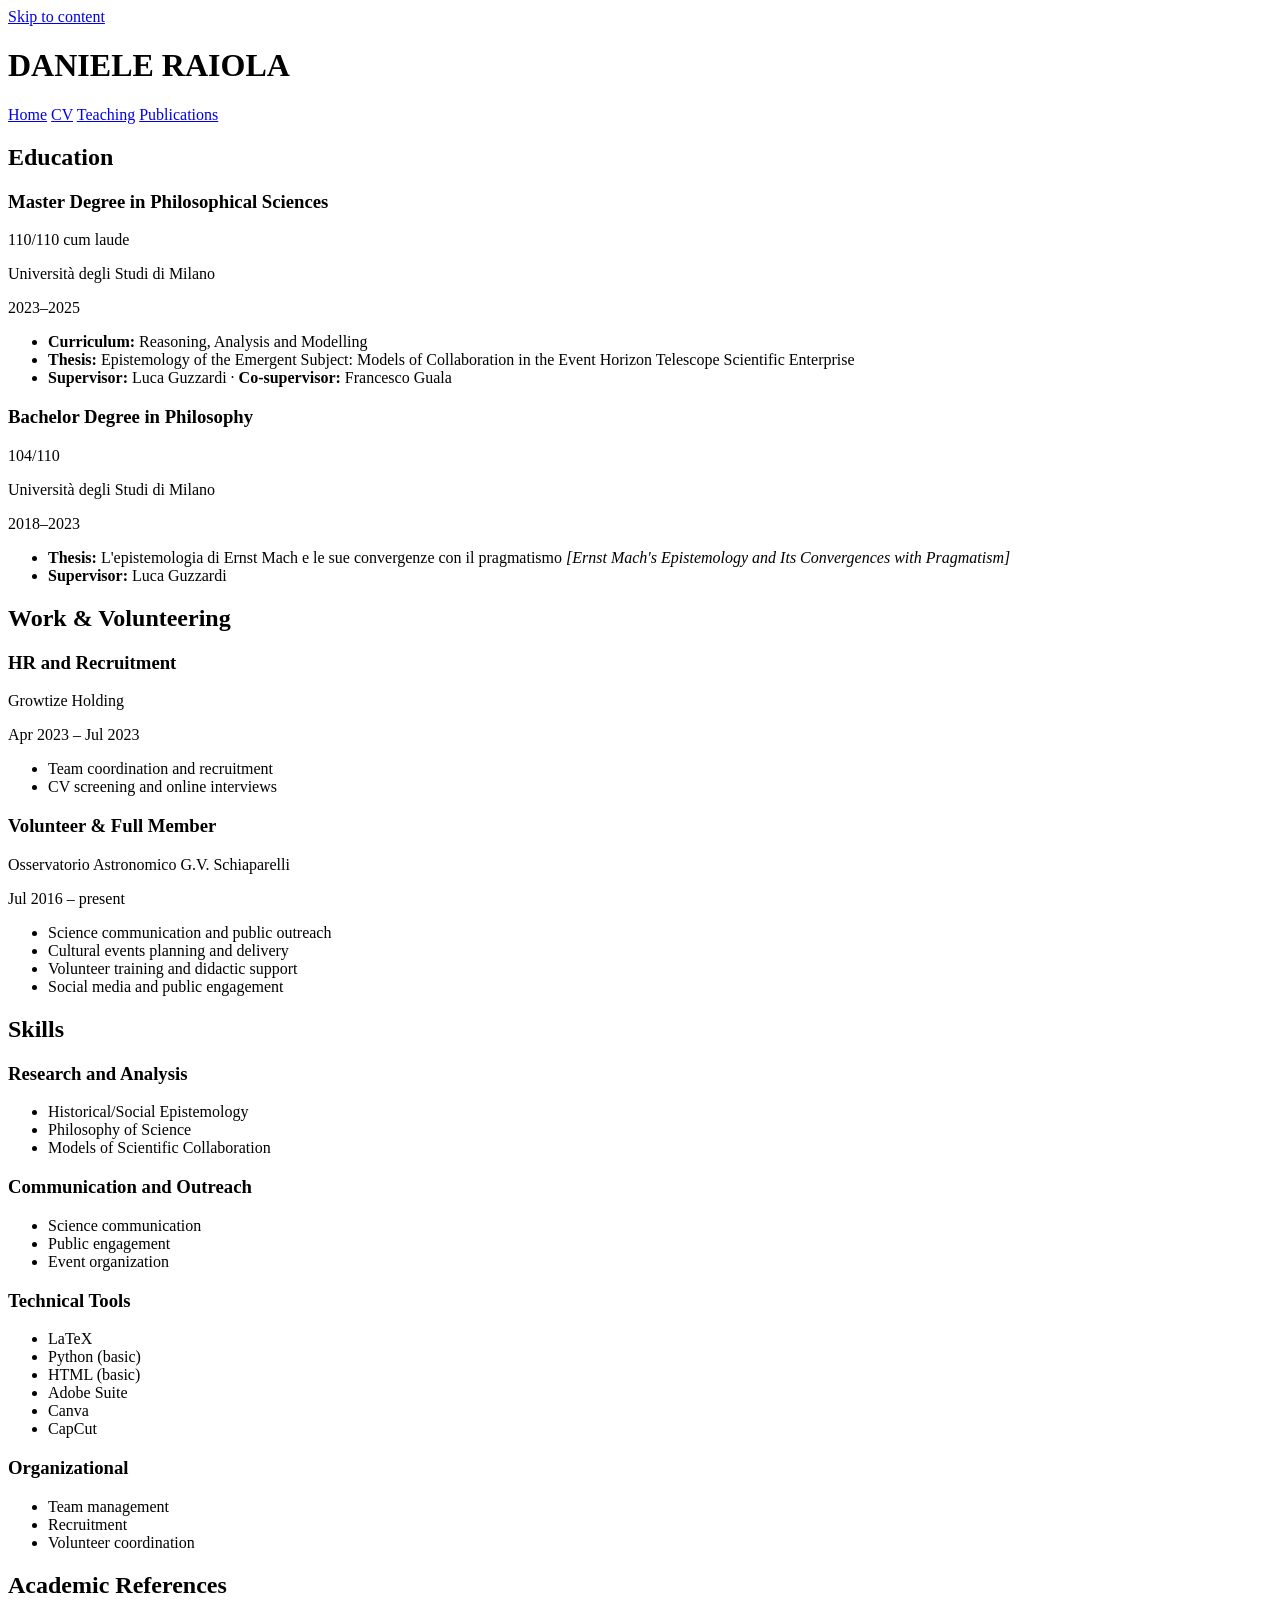
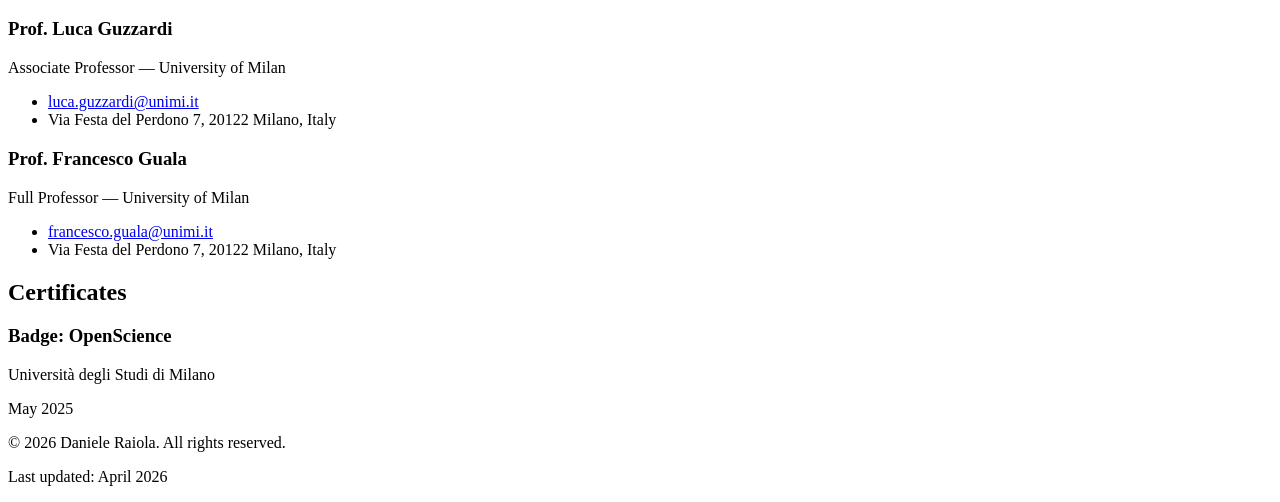
==== cv.html @ 218f5c47 "Update" ====
<!DOCTYPE html>
<html lang="en">
<head>
    <meta charset="UTF-8">
    <meta name="viewport" content="width=device-width, initial-scale=1.0">
    <meta name="description" content="Daniele Raiola - CV">
    <meta name="author" content="Daniele Raiola">
    <title>CV - Daniele Raiola</title>
    <link rel="stylesheet" href="styles/main.css">
</head>
<body>
    <a href="#main-content" class="skip-to-content">Skip to content</a>

    <!-- Navigation Header -->
    <header class="header">
        <div class="container">
            <div class="header-content">
                <div class="title-block">
                    <h1>DANIELE RAIOLA</h1>
                </div>
                <nav class="nav">
                    <a href="index.html" class="nav-link">Home</a>
                    <a href="cv.html" class="nav-link active">CV</a>
                    <a href="teaching.html" class="nav-link">Teaching</a>
                    <a href="publications.html" class="nav-link">Publications</a>
                </nav>
            </div>
        </div>
    </header>

    <main id="main-content">
        <!-- Education Section -->
        <section class="section">
            <div class="container">
                <h2>Education</h2>
                
                <article class="education-item">
                    <div class="education-header">
                        <h3 class="degree-title">Master Degree in Philosophical Sciences</h3>
                        <span class="grade">110/110 cum laude</span>
                    </div>
                    <p class="institution">Università degli Studi di Milano</p>
                    <p class="date">2023–2025</p>
                    <ul class="details-list">
                        <li><strong>Curriculum:</strong> Reasoning, Analysis and Modelling</li>
                        <li><strong>Thesis:</strong> Epistemology of the Emergent Subject: Models of Collaboration in the Event Horizon Telescope Scientific Enterprise</li>
                        <li><strong>Supervisor:</strong> Luca Guzzardi · <strong>Co-supervisor:</strong> Francesco Guala</li>
                    </ul>
                </article>

                <article class="education-item">
                    <div class="education-header">
                        <h3 class="degree-title">Bachelor Degree in Philosophy</h3>
                        <span class="grade">104/110</span>
                    </div>
                    <p class="institution">Università degli Studi di Milano</p>
                    <p class="date">2018–2023</p>
                    <ul class="details-list">
                        <li><strong>Thesis:</strong> L'epistemologia di Ernst Mach e le sue convergenze con il pragmatismo <em>[Ernst Mach's Epistemology and Its Convergences with Pragmatism]</em></li>
                        <li><strong>Supervisor:</strong> Luca Guzzardi</li>
                    </ul>
                </article>
            </div>
        </section>

        <!-- Work & Volunteering Section -->
        <section class="section">
            <div class="container">
                <h2>Work & Volunteering</h2>

                <article class="work-item">
                    <div class="work-header">
                        <h3 class="position-title">HR and Recruitment</h3>
                        <p class="organization">Growtize Holding</p>
                    </div>
                    <p class="date">Apr 2023 – Jul 2023</p>
                    <ul class="details-list">
                        <li>Team coordination and recruitment</li>
                        <li>CV screening and online interviews</li>
                    </ul>
                </article>

                <article class="work-item">
                    <div class="work-header">
                        <h3 class="position-title">Volunteer & Full Member</h3>
                        <p class="organization">Osservatorio Astronomico G.V. Schiaparelli</p>
                    </div>
                    <p class="date">Jul 2016 – present</p>
                    <ul class="details-list">
                        <li>Science communication and public outreach</li>
                        <li>Cultural events planning and delivery</li>
                        <li>Volunteer training and didactic support</li>
                        <li>Social media and public engagement</li>
                    </ul>
                </article>
            </div>
        </section>

        <!-- Skills Section -->
        <section class="section">
            <div class="container">
                <h2>Skills</h2>
                
                <div class="skills-grid">
                    <article class="skill-category">
                        <h3 class="skill-category-title">Research and Analysis</h3>
                        <ul class="skill-list">
                            <li>Historical/Social Epistemology</li>
                            <li>Philosophy of Science</li>
                            <li>Models of Scientific Collaboration</li>
                        </ul>
                    </article>

                    <article class="skill-category">
                        <h3 class="skill-category-title">Communication and Outreach</h3>
                        <ul class="skill-list">
                            <li>Science communication</li>
                            <li>Public engagement</li>
                            <li>Event organization</li>
                        </ul>
                    </article>

                    <article class="skill-category">
                        <h3 class="skill-category-title">Technical Tools</h3>
                        <ul class="skill-list">
                            <li>LaTeX</li>
                            <li>Python (basic)</li>
                            <li>HTML (basic)</li>
                            <li>Adobe Suite</li>
                            <li>Canva</li>
                            <li>CapCut</li>
                        </ul>
                    </article>

                    <article class="skill-category">
                        <h3 class="skill-category-title">Organizational</h3>
                        <ul class="skill-list">
                            <li>Team management</li>
                            <li>Recruitment</li>
                            <li>Volunteer coordination</li>
                        </ul>
                    </article>
                </div>
            </div>
        </section>

        <!-- Academic References Section -->
        <section class="section">
            <div class="container">
                <h2>Academic References</h2>
                
                <div class="references-grid">
                    <article class="reference-item">
                        <h3 class="reference-name">Prof. Luca Guzzardi</h3>
                        <p class="reference-title">Associate Professor — University of Milan</p>
                        <ul class="reference-contact">
                            <li><a href="mailto:luca.guzzardi@unimi.it">luca.guzzardi@unimi.it</a></li>
                            <li>Via Festa del Perdono 7, 20122 Milano, Italy</li>
                        </ul>
                    </article>

                    <article class="reference-item">
                        <h3 class="reference-name">Prof. Francesco Guala</h3>
                        <p class="reference-title">Full Professor — University of Milan</p>
                        <ul class="reference-contact">
                            <li><a href="mailto:francesco.guala@unimi.it">francesco.guala@unimi.it</a></li>
                            <li>Via Festa del Perdono 7, 20122 Milano, Italy</li>
                        </ul>
                    </article>
                </div>
            </div>
        </section>

        <!-- Certificates Section -->
        <section class="section">
            <div class="container">
                <h2>Certificates</h2>
                
                <article class="certificate-item">
                    <h3 class="cert-title">Badge: OpenScience</h3>
                    <p class="cert-issuer">Università degli Studi di Milano</p>
                    <p class="date">May 2025</p>
                </article>
            </div>
        </section>
    </main>

    <!-- Footer -->
    <footer class="footer">
        <div class="container">
            <div class="footer-meta">
                <p class="copyright">© 2026 Daniele Raiola. All rights reserved.</p>
                <p class="last-updated">Last updated: April 2026</p>
            </div>
        </div>
    </footer>

    <!-- Smooth scroll behavior script -->
    <script>
        document.querySelectorAll('a[href^="#"]').forEach(anchor => {
            anchor.addEventListener('click', function (e) {
                e.preventDefault();
                const target = document.querySelector(this.getAttribute('href'));
                if (target) {
                    target.scrollIntoView({
                        behavior: 'smooth',
                        block: 'start'
                    });
                }
            });
        });
    </script>
</body>
</html>
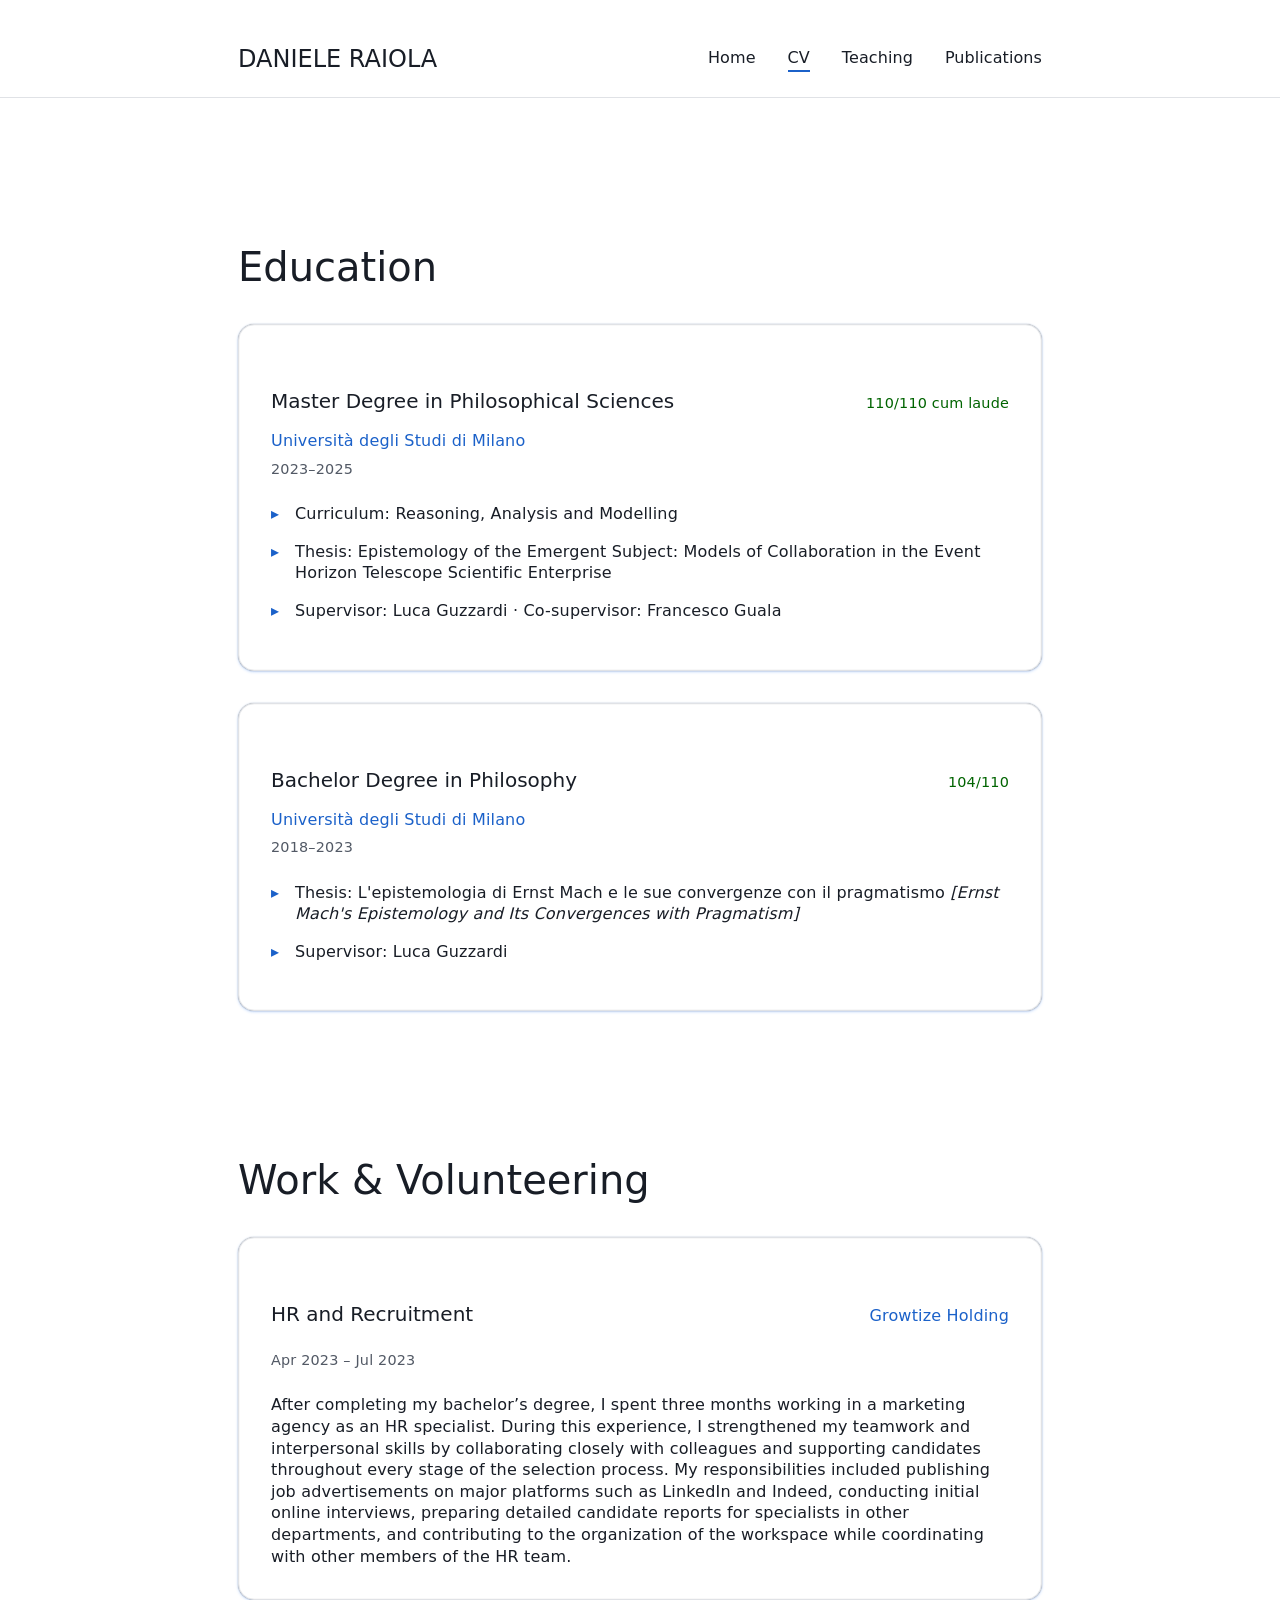
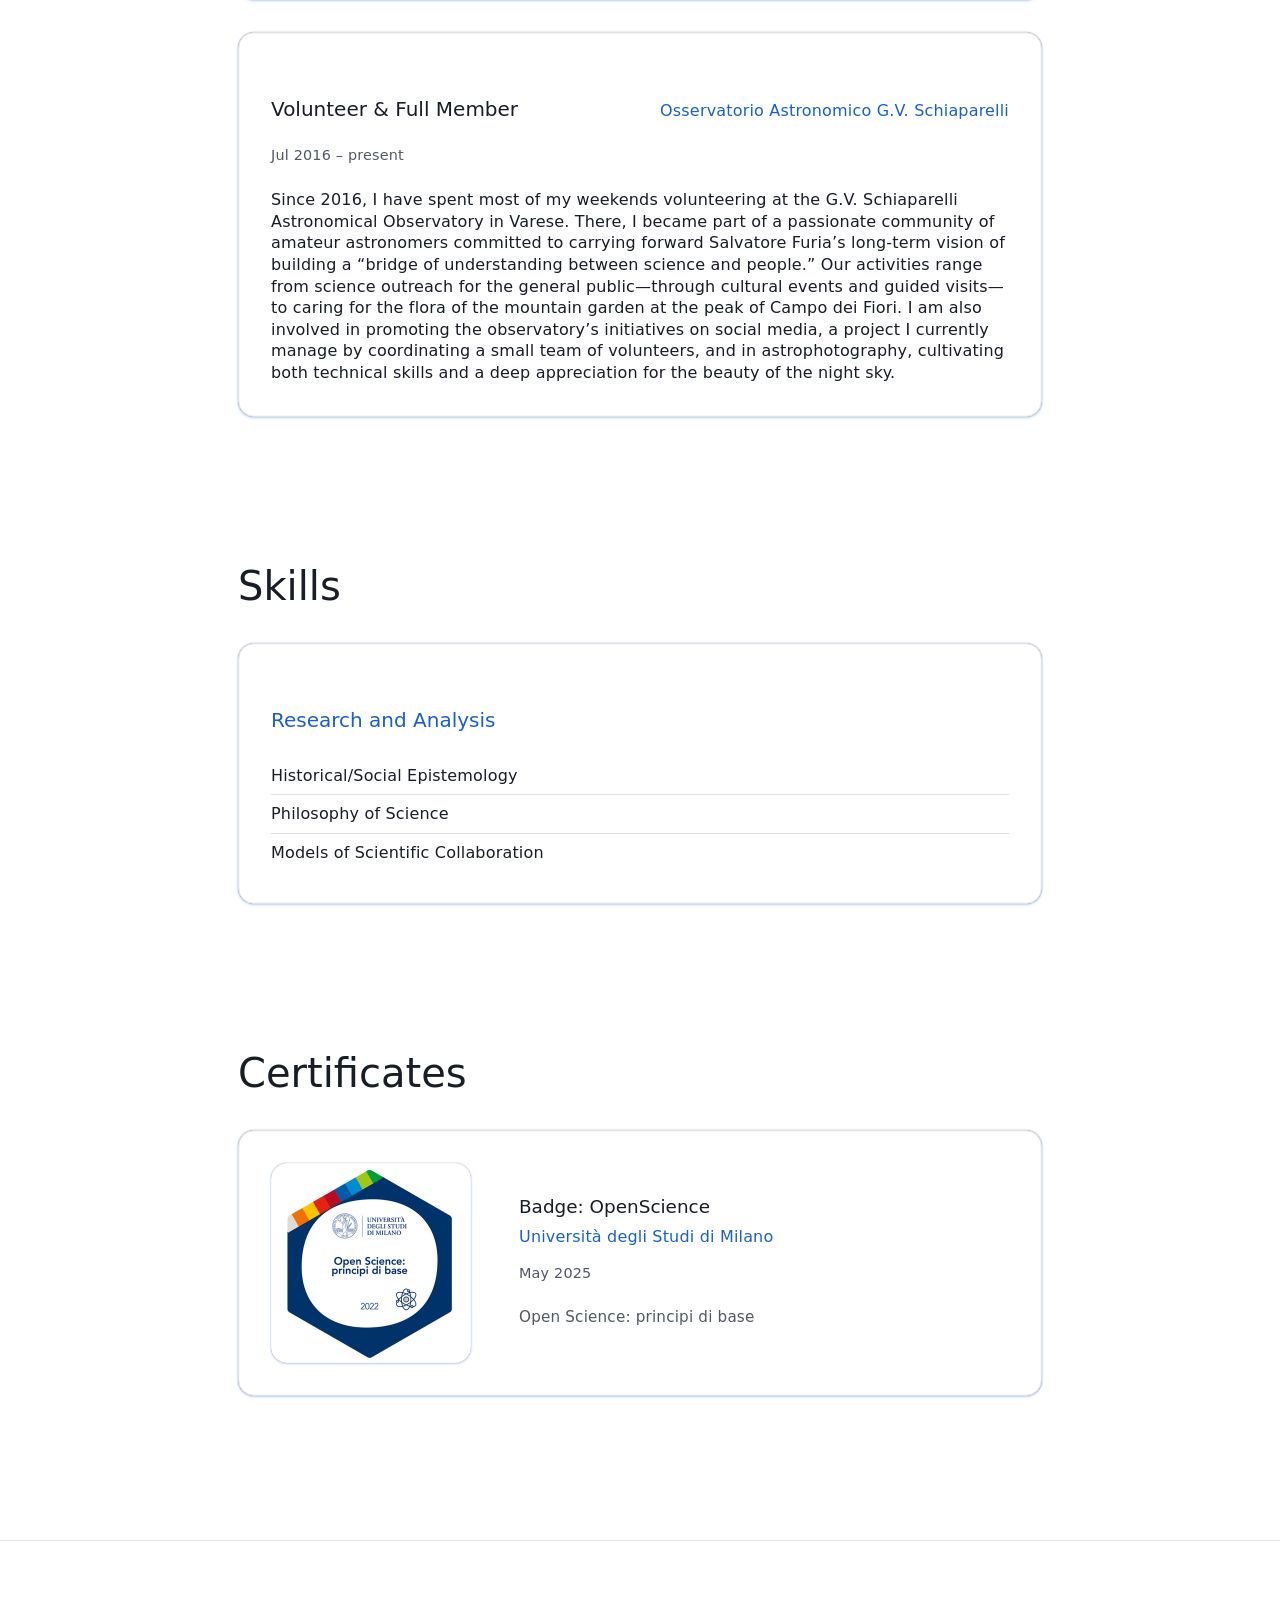
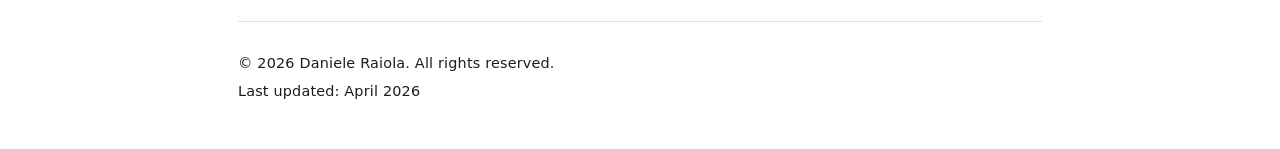
==== commit 520a9120: "Updating images" ====
--- a/cv.html
+++ b/cv.html
@@ -75,8 +75,7 @@
                     </div>
                     <p class="date">Apr 2023 – Jul 2023</p>
                     <ul class="details-list">
-                        <li>Team coordination and recruitment</li>
-                        <li>CV screening and online interviews</li>
+                        After completing my bachelor’s degree, I spent three months working in a marketing agency as an HR specialist. During this experience, I strengthened my teamwork and interpersonal skills by collaborating closely with colleagues and supporting candidates throughout every stage of the selection process. My responsibilities included publishing job advertisements on major platforms such as LinkedIn and Indeed, conducting initial online interviews, preparing detailed candidate reports for specialists in other departments, and contributing to the organization of the workspace while coordinating with other members of the HR team.
                     </ul>
                 </article>
 
@@ -87,10 +86,7 @@
                     </div>
                     <p class="date">Jul 2016 – present</p>
                     <ul class="details-list">
-                        <li>Science communication and public outreach</li>
-                        <li>Cultural events planning and delivery</li>
-                        <li>Volunteer training and didactic support</li>
-                        <li>Social media and public engagement</li>
+                        Since 2016, I have spent most of my weekends volunteering at the G.V. Schiaparelli Astronomical Observatory in Varese. There, I became part of a passionate community of amateur astronomers committed to carrying forward Salvatore Furia’s long-term vision of building a “bridge of understanding between science and people.” Our activities range from science outreach for the general public—through cultural events and guided visits—to caring for the flora of the mountain garden at the peak of Campo dei Fiori. I am also involved in promoting the observatory’s initiatives on social media, a project I currently manage by coordinating a small team of volunteers, and in astrophotography, cultivating both technical skills and a deep appreciation for the beauty of the night sky.
                     </ul>
                 </article>
             </div>
@@ -111,62 +107,6 @@
                         </ul>
                     </article>
 
-                    <article class="skill-category">
-                        <h3 class="skill-category-title">Communication and Outreach</h3>
-                        <ul class="skill-list">
-                            <li>Science communication</li>
-                            <li>Public engagement</li>
-                            <li>Event organization</li>
-                        </ul>
-                    </article>
-
-                    <article class="skill-category">
-                        <h3 class="skill-category-title">Technical Tools</h3>
-                        <ul class="skill-list">
-                            <li>LaTeX</li>
-                            <li>Python (basic)</li>
-                            <li>HTML (basic)</li>
-                            <li>Adobe Suite</li>
-                            <li>Canva</li>
-                            <li>CapCut</li>
-                        </ul>
-                    </article>
-
-                    <article class="skill-category">
-                        <h3 class="skill-category-title">Organizational</h3>
-                        <ul class="skill-list">
-                            <li>Team management</li>
-                            <li>Recruitment</li>
-                            <li>Volunteer coordination</li>
-                        </ul>
-                    </article>
-                </div>
-            </div>
-        </section>
-
-        <!-- Academic References Section -->
-        <section class="section">
-            <div class="container">
-                <h2>Academic References</h2>
-                
-                <div class="references-grid">
-                    <article class="reference-item">
-                        <h3 class="reference-name">Prof. Luca Guzzardi</h3>
-                        <p class="reference-title">Associate Professor — University of Milan</p>
-                        <ul class="reference-contact">
-                            <li><a href="mailto:luca.guzzardi@unimi.it">luca.guzzardi@unimi.it</a></li>
-                            <li>Via Festa del Perdono 7, 20122 Milano, Italy</li>
-                        </ul>
-                    </article>
-
-                    <article class="reference-item">
-                        <h3 class="reference-name">Prof. Francesco Guala</h3>
-                        <p class="reference-title">Full Professor — University of Milan</p>
-                        <ul class="reference-contact">
-                            <li><a href="mailto:francesco.guala@unimi.it">francesco.guala@unimi.it</a></li>
-                            <li>Via Festa del Perdono 7, 20122 Milano, Italy</li>
-                        </ul>
-                    </article>
                 </div>
             </div>
         </section>
@@ -177,9 +117,17 @@
                 <h2>Certificates</h2>
                 
                 <article class="certificate-item">
-                    <h3 class="cert-title">Badge: OpenScience</h3>
-                    <p class="cert-issuer">Università degli Studi di Milano</p>
-                    <p class="date">May 2025</p>
+                    <div class="certificate-content">
+                        <div class="certificate-badge">
+                            <img src="assets/open-science-badge.png" alt="Open Science: principi di base badge from Università degli Studi di Milano" class="badge-image">
+                        </div>
+                        <div class="certificate-details">
+                            <h3 class="cert-title">Badge: OpenScience</h3>
+                            <p class="cert-issuer">Università degli Studi di Milano</p>
+                            <p class="date">May 2025</p>
+                            <p class="cert-description">Open Science: principi di base</p>
+                        </div>
+                    </div>
                 </article>
             </div>
         </section>
--- a/styles/main.css
+++ b/styles/main.css
@@ -0,0 +1,1180 @@
+/* ============================================================================
+   ACADEMIC PORTFOLIO - DANIELE RAIOLA
+   Modern minimalist design with smooth animations and refined aesthetics
+   ============================================================================ */
+
+/* CSS Variables - Airtable Inspired Design System */
+:root {
+    /* Primary Colors */
+    --color-bg: #ffffff;
+    --color-bg-alt: #ffffff;
+    --color-text: #181d26;
+    --color-text-weak: rgba(4, 14, 32, 0.69);
+    --color-secondary-text: #333333;
+    
+    /* Accent Colors */
+    --color-accent: #1b61c9;
+    --color-accent-hover: #0d4a9d;
+    --color-accent-light: #dbeafe;
+    --color-mid-blue: #254fad;
+    --color-success: #006400;
+    
+    /* Semantic Colors */
+    --color-border: #e0e2e6;
+    --color-surface-light: #f8fafc;
+    --color-spotlight: rgba(249, 252, 255, 0.97);
+    
+    /* Typography */
+    --font-primary: Haas, -apple-system, system-ui, "Segoe UI", Roboto, sans-serif;
+    --font-display: "Haas Groot Disp", Haas, -apple-system, system-ui, "Segoe UI", Roboto, sans-serif;
+    
+    /* Spacing (8px base) */
+    --spacing-xs: 0.5rem;
+    --spacing-sm: 1rem;
+    --spacing-md: 1.5rem;
+    --spacing-lg: 2rem;
+    --spacing-xl: 3rem;
+    
+    /* Transitions */
+    --transition-fast: all 0.2s cubic-bezier(0.4, 0, 0.2, 1);
+    --transition: all 0.3s cubic-bezier(0.4, 0, 0.2, 1);
+    --transition-slow: all 0.5s cubic-bezier(0.4, 0, 0.2, 1);
+    
+    /* Shadows - Blue-tinted System */
+    --shadow-sm: rgba(0, 0, 0, 0.32) 0px 0px 1px, rgba(0, 0, 0, 0.08) 0px 0px 2px, rgba(45, 127, 249, 0.28) 0px 1px 3px, rgba(0, 0, 0, 0.06) 0px 0px 0px 0.5px inset;
+    --shadow-md: rgba(0, 0, 0, 0.32) 0px 0px 1px, rgba(0, 0, 0, 0.08) 0px 0px 2px, rgba(45, 127, 249, 0.28) 0px 1px 3px, rgba(0, 0, 0, 0.06) 0px 0px 0px 0.5px inset;
+    --shadow-lg: rgba(15, 48, 106, 0.05) 0px 0px 20px;
+    --shadow-xl: rgba(15, 48, 106, 0.08) 0px 0px 30px;
+    
+    /* Border Radius */
+    --radius-sm: 2px;
+    --radius-md: 12px;
+    --radius-lg: 16px;
+    --radius-xl: 24px;
+    --radius-2xl: 32px;
+}
+
+/* ============================================================================
+   RESET & BASE STYLES
+   ============================================================================ */
+
+* {
+    margin: 0;
+    padding: 0;
+    box-sizing: border-box;
+}
+
+html {
+    scroll-behavior: smooth;
+}
+
+body {
+    font-family: var(--font-primary);
+    background-color: var(--color-bg);
+    color: var(--color-text);
+    line-height: 1.35;
+    letter-spacing: 0.18px;
+}
+
+/* ============================================================================
+   TYPOGRAPHY
+   ============================================================================ */
+
+h1, h2, h3, h4, h5, h6 {
+    font-family: var(--font-primary);
+    font-weight: 400;
+    line-height: 1.25;
+    margin-bottom: var(--spacing-md);
+    letter-spacing: normal;
+    color: var(--color-text);
+}
+
+h1 {
+    font-size: 2.5rem;
+    margin-bottom: var(--spacing-xs);
+    color: var(--color-text);
+    font-weight: 400;
+    line-height: 1.15;
+}
+
+h2 {
+    font-size: 2.5rem;
+    margin-top: var(--spacing-xl);
+    margin-bottom: var(--spacing-lg);
+    padding-bottom: 0;
+    position: relative;
+    color: var(--color-text);
+    font-weight: 400;
+    line-height: 1.25;
+}
+
+h2::after {
+    content: '';
+    position: absolute;
+    bottom: 0;
+    left: 0;
+    width: 0;
+    height: 0;
+    background: none;
+    border-radius: 0;
+}
+
+h3 {
+    font-size: 1.5rem;
+    margin-top: var(--spacing-lg);
+    margin-bottom: var(--spacing-md);
+    color: var(--color-text);
+    font-weight: 400;
+}
+
+h4 {
+    font-size: 1.25rem;
+    font-weight: 400;
+    margin-bottom: var(--spacing-sm);
+    color: var(--color-text);
+}
+
+p {
+    margin-bottom: var(--spacing-md);
+    text-align: left;
+    color: var(--color-text);
+    line-height: 1.35;
+    letter-spacing: 0.18px;
+}
+
+.tagline {
+    font-size: 1rem;
+    color: var(--color-text-weak);
+    font-weight: normal;
+    margin-bottom: 0;
+    letter-spacing: 0.08px;
+}
+
+.section-intro {
+    font-size: 1.125rem;
+    line-height: 1.35;
+    margin-bottom: var(--spacing-lg);
+    color: var(--color-text);
+    transition: var(--transition);
+    letter-spacing: 0.18px;
+}
+
+/* ============================================================================
+   LINKS & INTERACTIVE
+   ============================================================================ */
+
+a {
+    color: var(--color-accent);
+    text-decoration: underline;
+    transition: var(--transition-fast);
+    position: relative;
+}
+
+a:hover {
+    color: var(--color-accent-hover);
+    text-decoration: underline;
+}
+
+a.nav-link {
+    text-decoration: none;
+    color: var(--color-text);
+    border-bottom: 2px solid transparent;
+    transition: var(--transition-fast);
+    position: relative;
+    padding-bottom: 2px;
+    letter-spacing: 0.08px;
+}
+
+a.nav-link::after {
+    content: '';
+    position: absolute;
+    bottom: -2px;
+    left: 0;
+    width: 0;
+    height: 2px;
+    background: var(--color-accent);
+    transition: width var(--transition);
+    border-radius: 0;
+}
+
+a.nav-link:hover::after,
+a.nav-link.active::after {
+    width: 100%;
+}
+
+a.nav-link:hover,
+a.nav-link.active {
+    color: var(--color-text);
+}
+
+/* ============================================================================
+   LAYOUT & CONTAINER
+   ============================================================================ */
+
+.container {
+    width: 100%;
+    max-width: 900px;
+    margin: 0 auto;
+    padding: 0 var(--spacing-xl);
+}
+
+main {
+    padding: var(--spacing-xl) 0;
+    min-height: calc(100vh - 200px);
+}
+
+.section {
+    padding: var(--spacing-xl) 0;
+    border-bottom: none;
+}
+
+.section:last-child {
+    padding-bottom: var(--spacing-xl);
+}
+
+.section:last-child {
+    padding-bottom: var(--spacing-xl);
+}
+
+/* ============================================================================
+   ACCESSIBILITY
+   ============================================================================ */
+
+.skip-to-content {
+    position: absolute;
+    top: -40px;
+    left: 0;
+    background: var(--color-accent);
+    color: white;
+    padding: var(--spacing-sm) var(--spacing-md);
+    text-decoration: none;
+    z-index: 100;
+    border-radius: var(--radius-md);
+    transition: var(--transition);
+}
+
+.skip-to-content:focus {
+    top: var(--spacing-sm);
+    box-shadow: var(--shadow-lg);
+}
+
+/* ============================================================================
+   HEADER & NAVIGATION
+   ============================================================================ */
+
+.header {
+    background-color: var(--color-bg);
+    position: sticky;
+    top: 0;
+    z-index: 100;
+    box-shadow: none;
+    border-bottom: 1px solid var(--color-border);
+    transition: var(--transition);
+}
+
+.header-content {
+    display: flex;
+    justify-content: space-between;
+    align-items: center;
+    padding: var(--spacing-md) 0;
+    gap: var(--spacing-lg);
+}
+
+.title-block h1 {
+    font-size: 1.5rem;
+    margin-bottom: 0;
+    font-weight: 400;
+    letter-spacing: normal;
+}
+
+.nav {
+    display: flex;
+    gap: var(--spacing-lg);
+    flex-wrap: wrap;
+    justify-content: flex-end;
+    align-items: center;
+}
+
+.nav-link {
+    font-size: 1rem;
+    font-weight: 400;
+    color: var(--color-text);
+    border-bottom: 2px solid transparent;
+    transition: var(--transition);
+}
+
+/* ============================================================================
+   EDUCATION & WORK ITEMS
+   ============================================================================ */
+
+.education-item,
+.work-item {
+    margin-bottom: var(--spacing-lg);
+    padding: var(--spacing-lg);
+    border: 1px solid var(--color-border);
+    background-color: var(--color-bg-alt);
+    border-radius: var(--radius-lg);
+    box-shadow: var(--shadow-sm);
+    transition: var(--transition);
+}
+
+.education-item:hover,
+.work-item:hover {
+    box-shadow: var(--shadow-lg);
+    border-color: var(--color-accent-light);
+    transform: none;
+}
+
+.education-item:last-child,
+.work-item:last-child {
+    border-bottom: 1px solid var(--color-border);
+    margin-bottom: 0;
+}
+
+.education-header,
+.work-header {
+    display: flex;
+    justify-content: space-between;
+    align-items: baseline;
+    gap: var(--spacing-md);
+    margin-bottom: var(--spacing-sm);
+    flex-wrap: wrap;
+}
+
+.degree-title,
+.position-title {
+    margin-bottom: 0;
+    font-size: 1.25rem;
+    font-family: var(--font-primary);
+    color: var(--color-text);
+    font-weight: 400;
+}
+
+.grade {
+    font-size: 0.9rem;
+    color: var(--color-success);
+    font-weight: 500;
+    white-space: nowrap;
+}
+
+.institution,
+.organization {
+    font-size: 1rem;
+    color: var(--color-accent);
+    margin-bottom: var(--spacing-xs);
+    font-weight: 400;
+}
+
+.date {
+    font-size: 0.9rem;
+    color: var(--color-text-weak);
+    margin-bottom: var(--spacing-md);
+}
+
+.details-list {
+    list-style: none;
+    padding-left: 0;
+}
+
+.details-list li {
+    margin-bottom: var(--spacing-sm);
+    color: var(--color-text);
+    padding-left: var(--spacing-md);
+    position: relative;
+    transition: var(--transition-fast);
+}
+
+.details-list li:hover {
+    padding-left: var(--spacing-md);
+}
+
+.details-list li::before {
+    content: "▸";
+    position: absolute;
+    left: 0;
+    color: var(--color-accent);
+    font-weight: normal;
+}
+
+.details-list strong {
+    color: var(--color-text);
+    font-weight: 500;
+}
+
+/* ============================================================================
+   SKILLS SECTION
+   ============================================================================ */
+
+.skills-grid {
+    display: grid;
+    grid-template-columns: repeat(auto-fit, minmax(250px, 1fr));
+    gap: var(--spacing-lg);
+    margin-top: var(--spacing-lg);
+}
+
+.skill-category {
+    padding: var(--spacing-lg);
+    border: 1px solid var(--color-border);
+    background: var(--color-bg-alt);
+    border-radius: var(--radius-lg);
+    box-shadow: var(--shadow-sm);
+    transition: var(--transition);
+}
+
+.skill-category:hover {
+    box-shadow: var(--shadow-lg);
+    border-color: var(--color-accent-light);
+    transform: none;
+}
+
+.skill-category-title {
+    font-family: var(--font-primary);
+    font-size: 1.25rem;
+    margin-bottom: var(--spacing-md);
+    color: var(--color-accent);
+    font-weight: 400;
+}
+
+.skill-list {
+    list-style: none;
+}
+
+.skill-list li {
+    padding: var(--spacing-xs) 0;
+    color: var(--color-text);
+    border-bottom: 1px solid var(--color-border);
+    font-size: 1rem;
+    transition: var(--transition-fast);
+}
+
+.skill-list li:last-child {
+    border-bottom: none;
+}
+
+.skill-list li:hover {
+    color: var(--color-accent);
+    padding-left: 0;
+}
+
+/* ============================================================================
+   SPEAKING & CONFERENCES
+   ============================================================================ */
+
+.speaking-subsection {
+    margin-bottom: var(--spacing-xl);
+}
+
+.speaking-subsection:last-child {
+    margin-bottom: 0;
+}
+
+.subsection-title {
+    font-family: var(--font-primary);
+    font-size: 1.5rem;
+    color: var(--color-text);
+    margin-top: var(--spacing-lg);
+    margin-bottom: var(--spacing-md);
+    font-weight: 400;
+    border-left: 1px solid var(--color-border);
+    padding-left: var(--spacing-md);
+    transition: var(--transition);
+}
+
+.subsection-title:hover {
+    border-left-color: var(--color-accent);
+    padding-left: var(--spacing-md);
+}
+
+.speaking-item {
+    margin-bottom: var(--spacing-lg);
+    padding: var(--spacing-lg);
+    border: 1px solid var(--color-border);
+    background-color: var(--color-bg-alt);
+    border-radius: var(--radius-lg);
+    box-shadow: var(--shadow-sm);
+    transition: var(--transition);
+}
+
+.speaking-item:hover {
+    box-shadow: var(--shadow-lg);
+    border-color: var(--color-accent-light);
+    transform: none;
+}
+
+.speaking-item:last-child {
+    border-bottom: 1px solid var(--color-border);
+    margin-bottom: 0;
+}
+
+.speaking-title {
+    font-family: var(--font-primary);
+    font-size: 1.15rem;
+    color: var(--color-text);
+    margin-bottom: var(--spacing-xs);
+    font-weight: 400;
+}
+
+.speaking-subtitle {
+    font-size: 1rem;
+    color: var(--color-accent);
+    font-weight: 400;
+    margin-bottom: var(--spacing-sm);
+}
+
+.location {
+    font-size: 1rem;
+    color: var(--color-text-weak);
+    margin-top: var(--spacing-xs);
+}
+
+/* ============================================================================
+   REFERENCES & CERTIFICATES
+   ============================================================================ */
+
+.references-grid {
+    display: grid;
+    grid-template-columns: repeat(auto-fit, minmax(280px, 1fr));
+    gap: var(--spacing-lg);
+    margin-top: var(--spacing-lg);
+}
+
+.reference-item,
+.certificate-item {
+    padding: var(--spacing-lg);
+    border: 1px solid var(--color-border);
+    background: var(--color-bg-alt);
+    border-radius: var(--radius-lg);
+    box-shadow: var(--shadow-sm);
+    transition: var(--transition);
+}
+
+.reference-item:hover,
+.certificate-item:hover {
+    box-shadow: var(--shadow-lg);
+    border-color: var(--color-accent-light);
+    transform: none;
+}
+
+.reference-name {
+    font-family: var(--font-primary);
+    font-size: 1.15rem;
+    margin-bottom: var(--spacing-xs);
+    font-weight: 400;
+    color: var(--color-text);
+}
+
+.reference-title {
+    font-size: 1rem;
+    color: var(--color-accent);
+    margin-bottom: var(--spacing-sm);
+    font-weight: 400;
+}
+
+.reference-contact {
+    list-style: none;
+}
+
+.reference-contact li {
+    font-size: 0.9rem;
+    color: var(--color-text-weak);
+    margin-bottom: var(--spacing-xs);
+}
+
+.reference-contact li:last-child {
+    margin-bottom: 0;
+}
+
+.cert-title {
+    font-family: var(--font-primary);
+    font-size: 1.15rem;
+    margin-bottom: var(--spacing-xs);
+    font-weight: 400;
+    color: var(--color-text);
+}
+
+.cert-issuer {
+    font-size: 1rem;
+    color: var(--color-accent);
+    margin-bottom: var(--spacing-sm);
+    font-weight: 400;
+}
+
+/* ============================================================================
+   FOOTER / CONTACT
+   ============================================================================ */
+
+.footer {
+    background: var(--color-bg);
+    border-top: 1px solid var(--color-border);
+    padding: var(--spacing-xl) 0;
+    margin-top: var(--spacing-xl);
+    box-shadow: none;
+}
+
+.contact-info {
+    display: flex;
+    flex-direction: column;
+    gap: var(--spacing-lg);
+    margin-bottom: var(--spacing-xl);
+    font-size: 1rem;
+}
+
+.contact-item {
+    display: flex;
+    flex-direction: column;
+    gap: var(--spacing-xs);
+    padding: var(--spacing-lg);
+    background-color: var(--color-bg-alt);
+    border: 1px solid var(--color-border);
+    border-radius: var(--radius-lg);
+    box-shadow: var(--shadow-sm);
+    transition: var(--transition);
+}
+
+.contact-item:hover {
+    box-shadow: var(--shadow-lg);
+    border-color: var(--color-accent-light);
+}
+
+.contact-item strong {
+    font-weight: 500;
+    color: var(--color-accent);
+}
+
+.contact-item a {
+    color: var(--color-accent);
+    text-decoration: underline;
+    transition: var(--transition-fast);
+}
+
+.contact-item a:hover {
+    color: var(--color-accent-hover);
+}
+
+.footer-meta {
+    padding-top: var(--spacing-lg);
+    border-top: 1px solid var(--color-border);
+    font-size: 0.9rem;
+    color: var(--color-text-weak);
+    text-align: center;
+    margin-top: var(--spacing-lg);
+}
+
+.copyright {
+    margin-bottom: var(--spacing-xs);
+    transition: var(--transition-fast);
+}
+
+.last-updated {
+    margin-bottom: 0;
+    transition: var(--transition-fast);
+}
+
+.copyright:hover,
+.last-updated:hover {
+    color: var(--color-text);
+}
+
+.external-links {
+    margin-top: var(--spacing-lg);
+    padding-top: var(--spacing-lg);
+    border-top: 1px solid var(--color-border);
+    display: flex;
+    gap: var(--spacing-md);
+    justify-content: center;
+    flex-wrap: wrap;
+    font-size: 1rem;
+}
+
+.external-links a {
+    color: var(--color-accent);
+    text-decoration: underline;
+    transition: var(--transition-fast);
+    position: relative;
+}
+
+.external-links a:hover {
+    color: var(--color-accent-hover);
+}
+
+/* ============================================================================
+   DOWNLOAD SECTION
+   ============================================================================ */
+
+.download-section {
+    margin: var(--spacing-lg) 0;
+    text-align: center;
+}
+
+.download-btn {
+    display: inline-block;
+    padding: var(--spacing-sm) var(--spacing-lg);
+    background: var(--color-accent);
+    color: white;
+    border: 1px solid var(--color-accent);
+    border-radius: var(--radius-md);
+    font-weight: 400;
+    font-size: 1rem;
+    transition: var(--transition);
+    text-decoration: none;
+    cursor: pointer;
+    box-shadow: var(--shadow-sm);
+    letter-spacing: 0.08px;
+}
+
+.download-btn:hover {
+    background: var(--color-accent-hover);
+    border-color: var(--color-accent-hover);
+    box-shadow: var(--shadow-lg);
+}
+
+/* ============================================================================
+   ABOUT ME SECTION WITH IMAGE
+   ============================================================================ */
+
+.about-me-content {
+    display: flex;
+    gap: var(--spacing-xl);
+    align-items: flex-start;
+    margin-bottom: var(--spacing-lg);
+}
+
+.about-me-image {
+    flex: 0 0 280px;
+    display: flex;
+    justify-content: center;
+    align-items: flex-start;
+}
+
+.profile-photo {
+    width: 100%;
+    max-width: 280px;
+    height: auto;
+    border-radius: var(--radius-lg);
+    box-shadow: var(--shadow-md);
+    transition: var(--transition);
+    object-fit: cover;
+    aspect-ratio: 1 / 1;
+}
+
+.profile-photo:hover {
+    box-shadow: var(--shadow-lg);
+    transform: translateY(-2px);
+}
+
+.about-me-text {
+    flex: 1;
+    min-width: 0;
+}
+
+/* ============================================================================
+   CERTIFICATE WITH BADGE IMAGE
+   ============================================================================ */
+
+.certificate-content {
+    display: flex;
+    gap: var(--spacing-xl);
+    align-items: flex-start;
+}
+
+.certificate-badge {
+    flex: 0 0 200px;
+    display: flex;
+    justify-content: center;
+    align-items: center;
+}
+
+.badge-image {
+    width: 100%;
+    max-width: 200px;
+    height: auto;
+    border-radius: var(--radius-lg);
+    box-shadow: var(--shadow-md);
+    transition: var(--transition);
+    object-fit: contain;
+}
+
+.badge-image:hover {
+    box-shadow: var(--shadow-lg);
+    transform: scale(1.05);
+}
+
+.certificate-details {
+    flex: 1;
+    min-width: 0;
+}
+
+.cert-description {
+    font-size: 0.95rem;
+    color: var(--color-text-weak);
+    margin-top: var(--spacing-sm);
+    margin-bottom: 0;
+}
+
+/* ============================================================================
+   RESPONSIVE DESIGN
+   ============================================================================ */
+
+@media (max-width: 768px) {
+    h1 {
+        font-size: 2rem;
+    }
+
+    h2 {
+        font-size: 2rem;
+    }
+
+    .container {
+        padding: 0 var(--spacing-md);
+    }
+
+    .header-content {
+        flex-direction: column;
+        align-items: flex-start;
+        padding: var(--spacing-md) 0;
+        gap: var(--spacing-md);
+    }
+
+    .nav {
+        width: 100%;
+        justify-content: flex-start;
+        gap: var(--spacing-md);
+    }
+
+    .nav-link {
+        font-size: 1rem;
+    }
+
+    .education-header,
+    .work-header {
+        flex-direction: column;
+        align-items: flex-start;
+    }
+
+    .grade {
+        margin-top: var(--spacing-sm);
+    }
+
+    .skills-grid {
+        grid-template-columns: 1fr;
+    }
+
+    .references-grid {
+        grid-template-columns: 1fr;
+    }
+
+    .about-me-content {
+        flex-direction: column;
+        align-items: center;
+        gap: var(--spacing-lg);
+    }
+
+    .about-me-image {
+        flex: 0 0 auto;
+        width: 100%;
+    }
+
+    .profile-photo {
+        max-width: 250px;
+    }
+
+    .about-me-text {
+        width: 100%;
+    }
+
+    .certificate-content {
+        flex-direction: column;
+        align-items: center;
+        gap: var(--spacing-lg);
+    }
+
+    .certificate-badge {
+        flex: 0 0 auto;
+        width: 100%;
+    }
+
+    .badge-image {
+        max-width: 180px;
+    }
+
+    .certificate-details {
+        width: 100%;
+        text-align: center;
+    }
+
+    main {
+        padding: var(--spacing-lg) 0;
+    }
+
+    .section {
+        padding: var(--spacing-lg) 0;
+    }
+
+    .header-content {
+        gap: var(--spacing-md);
+    }
+}
+
+@media (max-width: 480px) {
+    h1 {
+        font-size: 1.5rem;
+    }
+
+    h2 {
+        font-size: 1.5rem;
+    }
+
+    .container {
+        padding: 0 var(--spacing-sm);
+    }
+
+    .tagline {
+        font-size: 0.95rem;
+    }
+
+    .nav {
+        gap: var(--spacing-sm);
+        flex-direction: column;
+        align-items: flex-start;
+    }
+
+    .nav-link {
+        font-size: 0.95rem;
+    }
+
+    .details-list li {
+        padding-left: var(--spacing-md);
+        font-size: 0.95rem;
+    }
+
+    .section {
+        padding: var(--spacing-md) 0;
+    }
+
+    .speaking-subsection {
+        margin-bottom: var(--spacing-lg);
+    }
+
+    .subsection-title {
+        font-size: 1.1rem;
+    }
+
+    .external-links {
+        flex-direction: column;
+        gap: var(--spacing-sm);
+    }
+
+    .about-me-content {
+        gap: var(--spacing-md);
+    }
+
+    .profile-photo {
+        max-width: 200px;
+    }
+
+    .certificate-content {
+        gap: var(--spacing-md);
+    }
+
+    .badge-image {
+        max-width: 150px;
+    }
+
+    .cert-title {
+        font-size: 1.05rem;
+    }
+}
+
+/* ============================================================================
+   EXTRA LARGE SCREENS (1920px+)
+   ============================================================================ */
+
+@media (min-width: 1920px) {
+    .container {
+        max-width: 1600px;
+    }
+
+    h1 {
+        font-size: 3rem;
+    }
+
+    h2 {
+        font-size: 2rem;
+    }
+
+    h3 {
+        font-size: 1.5rem;
+    }
+
+    p {
+        font-size: 1.1rem;
+    }
+
+    .section-intro {
+        font-size: 1.2rem;
+    }
+}
+
+/* ============================================================================
+   PRINT STYLES
+   ============================================================================ */
+
+@media print {
+    .header {
+        border-bottom: 1px solid #000;
+        background-color: #fff;
+        color: #000;
+    }
+
+    .nav {
+        display: none;
+    }
+
+    body {
+        background-color: #fff;
+        color: #000;
+    }
+
+    a {
+        color: #0000ee;
+    }
+
+    .footer {
+        border-top: 1px solid #000;
+    }
+}
+
+/* ============================================================================
+   ANIMATIONS & TRANSITIONS
+   ============================================================================ */
+
+@keyframes fadeInUp {
+    from {
+        opacity: 0;
+        transform: translateY(20px);
+    }
+    to {
+        opacity: 1;
+        transform: translateY(0);
+    }
+}
+
+@keyframes fadeIn {
+    from {
+        opacity: 0;
+    }
+    to {
+        opacity: 1;
+    }
+}
+
+@keyframes slideInLeft {
+    from {
+        opacity: 0;
+        transform: translateX(-20px);
+    }
+    to {
+        opacity: 1;
+        transform: translateX(0);
+    }
+}
+
+/* Page load animations */
+body {
+    animation: fadeIn 0.5s ease-out;
+}
+
+.header {
+    animation: slideInLeft 0.6s ease-out;
+}
+
+main {
+    animation: fadeInUp 0.7s ease-out;
+}
+
+.section {
+    animation: fadeInUp 0.8s ease-out;
+}
+
+.education-item,
+.work-item,
+.speaking-item,
+.skill-category,
+.reference-item,
+.certificate-item,
+.contact-item {
+    animation: fadeInUp 0.6s ease-out backwards;
+}
+
+/* Stagger animation for list items */
+.education-item:nth-child(1),
+.work-item:nth-child(1),
+.speaking-item:nth-child(1) {
+    animation-delay: 0.1s;
+}
+
+.education-item:nth-child(2),
+.work-item:nth-child(2),
+.speaking-item:nth-child(2) {
+    animation-delay: 0.2s;
+}
+
+.education-item:nth-child(3),
+.work-item:nth-child(3),
+.speaking-item:nth-child(3) {
+    animation-delay: 0.3s;
+}
+
+.education-item:nth-child(n+4),
+.work-item:nth-child(n+4),
+.speaking-item:nth-child(n+4) {
+    animation-delay: 0.4s;
+}
+
+/* Smooth section transitions */
+.section {
+    transition: var(--transition);
+}
+
+/* Enhanced link effects */
+a:not(.nav-link):not(.download-btn) {
+    position: relative;
+    padding-bottom: 2px;
+}
+
+a:not(.nav-link):not(.download-btn)::after {
+    content: '';
+    position: absolute;
+    bottom: -2px;
+    left: 0;
+    width: 0;
+    height: 2px;
+    background-color: var(--color-accent);
+    transition: width var(--transition-fast);
+}
+
+a:not(.nav-link):not(.download-btn):hover::after {
+    width: 100%;
+}
+
+/* Smooth focus states for accessibility */
+*:focus-visible {
+    outline: 2px solid var(--color-accent);
+    outline-offset: 2px;
+    border-radius: var(--radius-md);
+}
+
+/* Reduced motion support */
+@media (prefers-reduced-motion: reduce) {
+    *,
+    *::before,
+    *::after {
+        animation-duration: 0.01ms !important;
+        animation-iteration-count: 1 !important;
+        transition-duration: 0.01ms !important;
+    }
+    
+    html {
+        scroll-behavior: auto;
+    }
+}
